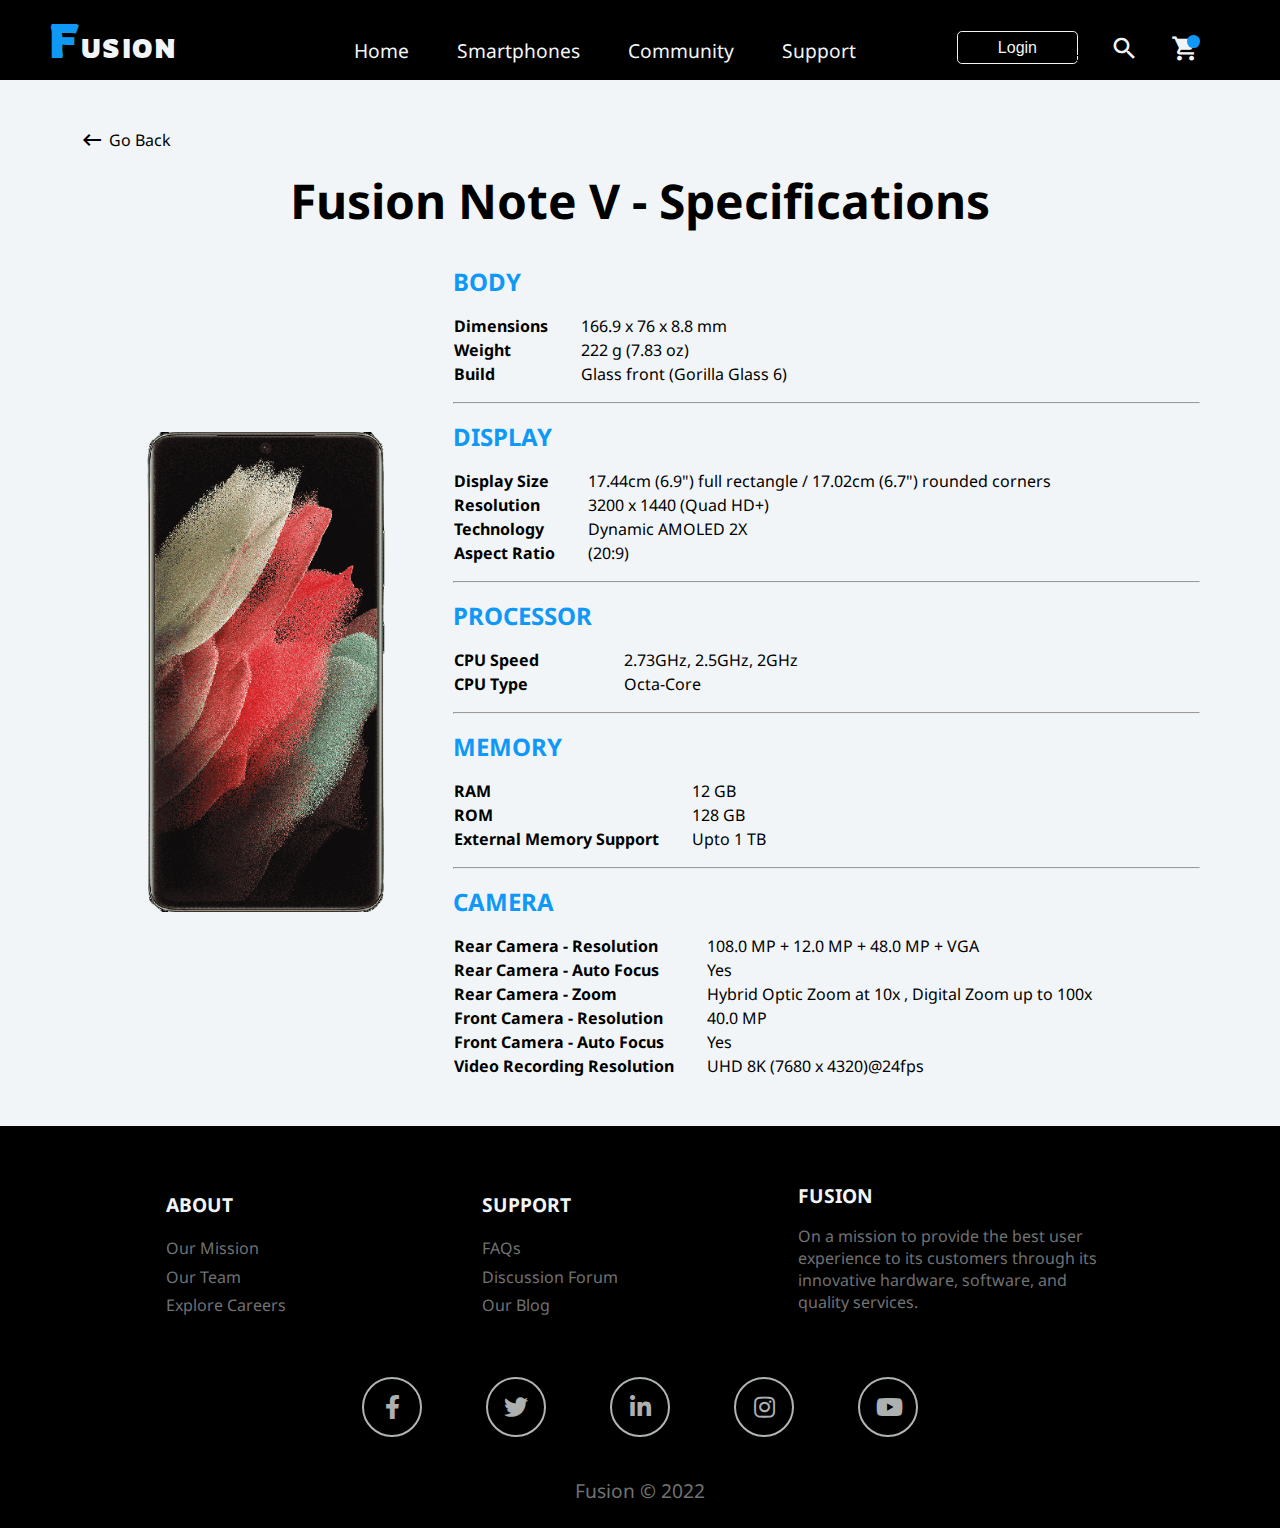
==== specification.html @ 4523ec62 "Specification Page Added" ====
<!DOCTYPE html>
<html lang="en">
<head>
    <!-- Title -->
    <title> Fusion | The Next Big Thing is Already Here </title>
    <!-- Favicon -->
    <link rel="icon" type="image/png" href="./favicon/favicon.ico">
    <link rel="icon" type="image/png" sizes="16x16" href="./favicon-16x16.png">
    <link rel="icon" type="image/png" sizes="32x32" href="./favicon-32x32.png">
    <!-- Metadata -->
    <meta charset="UTF-8">
    <meta http-equiv="X-UA-Compatible" content="IE=edge">
    <meta name="viewport" content="width=device-width, initial-scale=1.0">
    <meta name="description" content="By lauching our Fusion Note V model, Fusion is helping to build smart life for everyone. The next big thing is already here.">
    <!-- Google Fonts -->
    <link rel="preconnect" href="https://fonts.googleapis.com">
    <link rel="preconnect" href="https://fonts.gstatic.com" crossorigin>
    <link href="https://fonts.googleapis.com/css2?family=Rowdies:wght@700&display=swap" rel="stylesheet">
    <link href="https://fonts.googleapis.com/css2?family=Noto+Sans&display=swap" rel="stylesheet">
    <!-- Google Material Icons -->
    <link href="https://fonts.googleapis.com/css?family=Material+Icons|Material+Icons+Outlined|Material+Icons+Two+Tone|Material+Icons+Round|Material+Icons+Sharp" rel="stylesheet">
    <!-- Font Awesome Icons -->
    <link rel="stylesheet" href="https://cdnjs.cloudflare.com/ajax/libs/font-awesome/5.15.4/css/all.min.css" integrity="sha512-1ycn6IcaQQ40/MKBW2W4Rhis/DbILU74C1vSrLJxCq57o941Ym01SwNsOMqvEBFlcgUa6xLiPY/NS5R+E6ztJQ==" crossorigin="anonymous" referrerpolicy="no-referrer" />
    <!-- Custom CSS File-->
    <link rel="stylesheet" href="css/styles.css">
</head>
<body>
    <nav class="navbar d-flex primary-font">
        <div class="brand d-flex align-items-center">
            <h2> <span>F</span><span>USION</span> </h2>
        </div>
        <div class="hamburger">
            <span class="line line1"></span>
            <span class="line line2"></span>
            <span class="line line3"></span>
        </div>
        <ul class="nav-links d-flex align-items-end justify-content-space-between">
            <ul class="nav-links-left d-flex">
                <li> <a href="#"> Home </a> </li>
                <li> <a href="#"> Smartphones </a> </li>
                <li> <a href="#"> Community </a> </li>
                <li> <a href="#"> Support </a> </li>
            </ul>
            <ul class="nav-links-right d-flex align-items-end">
                <li> <button class="nav-login-btn"> Login </button> </li>
                <li> <span class="material-icons search-icon d-flex justify-content-center align-items-center"> search </span> </li> 
                <li> <span class="material-icons cart-icon d-flex justify-content-center align-items-center"> shopping_cart </span> </li> 
            </ul>
        </ul>
    </nav>

    <section class="phone-specification primary-font">
        <a href="/" class="go-back d-flex align-items-center"> <span class="material-icons-outlined">keyboard_backspace</span> Go Back </a>
        <h4 class="spec-phone-model"> Fusion Note V - Specifications </h4>
        <div class="spec-table d-flex justify-content-center align-items-center">
            <div class="phone-preview d-flex justify-content-center align-items-end" style="flex-grow: 1; flex-basis: 0;">
                <img src="./assets/phone-preview.png" alt="Fusion Note V" class="spec-phone-preview" />
            </div>
            <div class="spec-main" style="flex-grow: 2; flex-basis: 0;">
                <table>
                    <tr class="table-heading">
                        <th>BODY</th>
                    </tr>
                    <tr>
                        <th> Dimensions </th>
                        <td> 166.9 x 76 x 8.8 mm </td>
                    </tr>
                    <tr>
                        <th> Weight </th>
                        <td> 222 g (7.83 oz) </td>
                    </tr>
                    <tr>
                        <th> Build </th>
                        <td> Glass front (Gorilla Glass 6) </td>
                    </tr>
                </table>
                <hr class="hr1" />
                <table>
                    <tr class="table-heading">
                        <th>DISPLAY</th>
                    </tr>
                    <tr>
                        <th> Display Size </th>
                        <td> 17.44cm (6.9") full rectangle / 17.02cm (6.7") rounded corners </td>
                    </tr>
                    <tr>
                        <th> Resolution </th>
                        <td> 3200 x 1440 (Quad HD+) </td>
                    </tr>
                    <tr>
                        <th> Technology </th>
                        <td> Dynamic AMOLED 2X </td>
                    </tr>
                    <tr>
                        <th> Aspect Ratio </th>
                        <td> (20:9) </td>
                    </tr>
                </table>
                <hr class="hr1" />
                <table>
                    <tr class="table-heading">
                        <th>PROCESSOR</th>
                    </tr>
                    <tr>
                        <th> CPU Speed </th>
                        <td> 2.73GHz, 2.5GHz, 2GHz </td>
                    </tr>
                    <tr>
                        <th> CPU Type </th>
                        <td> Octa-Core </td>
                    </tr>
                </table>
                <hr class="hr1" />
                <table>
                    <tr class="table-heading">
                        <th>MEMORY</th>
                    </tr>
                    <tr>
                        <th> RAM </th>
                        <td> 12 GB </td>
                    </tr>
                    <tr>
                        <th> ROM </th>
                        <td> 128 GB </td>
                    </tr>
                    <tr>
                        <th> External Memory Support </th>
                        <td> Upto 1 TB </td>
                    </tr>
                </table>
                <hr class="hr1" />
                <table>
                    <tr class="table-heading">
                        <th>CAMERA</th>
                    </tr>
                    <tr>
                        <th> Rear Camera - Resolution </th>
                        <td> 108.0 MP + 12.0 MP + 48.0 MP + VGA </td>
                    </tr>
                    <tr>
                        <th> Rear Camera - Auto Focus </th>
                        <td> Yes </td>
                    </tr>
                    <tr>
                        <th> Rear Camera - Zoom </th>
                        <td> Hybrid Optic Zoom at 10x , Digital Zoom up to 100x </td>
                    </tr>
                    <tr>
                        <th> Front Camera - Resolution </th>
                        <td> 40.0 MP</td>
                    </tr>
                    <tr>
                        <th> Front Camera - Auto Focus </th>
                        <td> Yes </td>
                    </tr>
                    <tr>
                        <th> Video Recording Resolution </th>
                        <td> UHD 8K (7680 x 4320)@24fps </td>
                    </tr>
                </table>
            </div>
        </div>
    </section>

    <footer class="footer d-flex justify-content-center align-items-center flex-column primary-font">
        <div class="container d-flex justify-content-space-between align-items-center">
            <div style="flex-grow: 1; flex-basis: 0;">
                <h3>ABOUT</h3>
                <ul>
                    <li><a href="#">Our Mission</a></li>
                    <li><a href="#">Our Team</a></li>
                    <li><a href="#">Explore Careers</a></li>
                </ul>
            </div>
            <div style="flex-grow: 1; flex-basis: 0;">
                <h3>SUPPORT</h3>
                <ul>
                    <li><a href="#">FAQs</a></li>
                    <li><a href="#">Discussion Forum</a></li>
                    <li><a href="#">Our Blog</a></li>
                </ul>
            </div>
            <div style="flex-grow: 1; flex-basis: 0;">
                <h3>FUSION</h3>
                <p>On a mission to provide the best user experience to its customers through its innovative hardware, software, and quality services.</p>
            </div>
        </div>
        <div class="footer-social d-flex justify-content-center align-items-center">
            <i class="fab fa-facebook-f"></i>
            <i class="fab fa-twitter"></i>
            <i class="fab fa-linkedin-in"></i>
            <i class="fab fa-instagram"></i>
            <i class="fab fa-youtube"></i>
        </div>
        <p class="footer-copyright">Fusion &copy; 2022</p>
    </footer>

    <script>
        const body = document.getElementsByTagName('body')[0];
        const hamburger = document.querySelector('.hamburger');
        const navLinks = document.querySelector('.nav-links');
        const links = document.querySelectorAll('.nav-links li');
        hamburger.addEventListener('click', () => {
            navLinks.classList.toggle('open');
            links.forEach(link => {
                link.classList.toggle('fade');
            });
            hamburger.classList.toggle('toggle');

            if(navLinks.classList.contains('open')) {
                body.style.cssText = 'overflow: hidden';
            } else {
                body.style.cssText = 'overflow: none';
            }
        });
    </script>
</body>
</html>
---- css/styles.css ----
body {
    margin: 0;
    padding: 0;
    box-sizing: border-box;
    width: 100vw;
    min-height: 100vh;
    overflow-x: hidden;
}
.primary-font {
    font-family: 'Noto Sans', sans-serif;
}
/* Scrollbar Styles */
::-webkit-scrollbar-track {
	-webkit-box-shadow: inset 0 0 6px rgba(0,0,0,0.3);
	background-color: #F2F5F755;
}
::-webkit-scrollbar {
	width: 10px;
	background-color: #F5F5F5;
}
::-webkit-scrollbar-thumb {
	background-color: #1098F7;	
	background-image: -webkit-linear-gradient(45deg, #F5F5F577 25%, transparent 25%, transparent 50%, #F5F5F577 50%, #F5F5F577 75%, transparent 75%, transparent)
}
/* Flex Classes */
.d-flex {
    display: flex;
}
.justify-content-center {
    justify-content: center;
}
.justify-content-space-between {
    justify-content: space-between;
}
.align-items-center {
    align-items: center;
}
.align-items-end {
    align-items: flex-end;
}
.flex-column {
    flex-direction: column;
}
/* Navbar Section - Desktop Screen Styles */
.navbar {
    height: 5rem;
    width: 100%;
    background-color: #000;
    box-shadow: 0 5px 20px rgba(0, 0, 0, 0.2);
}
.brand {
    height: 100%;
    cursor: pointer;
}
.brand h2 {
    margin: 0;
    padding: 0 3rem;
    letter-spacing: 0.1rem;
}
.brand h2 span {
    font-family: 'Rowdies', cursive;
    font-size: 3rem;
    color: #1098F7;
}
.brand h2 span:nth-child(2) {
    font-size: 1.6rem;
    color: #F2F5F7;
}
.nav-links {
    width: 100%;
    list-style-type: none;
    padding: 0 4rem;
}
.nav-links li {
    position: relative;
}
.nav-links li a {
    font-size: 1.2rem;
    color: #F2F5F7;
    text-decoration: none;
    margin: 2rem 1.5rem;
    cursor: pointer;
}
.nav-links li a:hover {
    color: #1098F7;
}
.nav-links li a::before {
    content: '';
    position: absolute;
    top: 2.2rem;
    height: 0.2rem;
    width: 0%;
    background-color: #1098F7;
    border-radius: 1rem;
    transition: all ease-out 150ms;
}
.nav-links li a:hover::before {
    width: 50%;
}
.nav-login-btn {
    font-size: 1rem;
    background-color: transparent;
    color: #F2F5F7;
    border: 0.1rem solid #F2F5F7;
    border-radius: 0.3rem;
    padding: 0.4rem 2.5rem;
    margin: 0 1rem;
    cursor: pointer;
}
.nav-login-btn:hover {
    color: #000;
    background-color: #1098F7;
    border: 0.1rem solid #1098F7;
    transition: all ease-in 100ms;
}
.search-icon, .cart-icon {
    font-size: 1.8rem;
    color: #F2F5F7;
    margin: 0 1rem;
    cursor: pointer;
    position: relative;
}
.cart-icon::before {
    content: '0';
    height: 0.8rem;
    width: 0.8rem;
    border-radius: 50%;
    background-color: #1098F7;
    color: #000;
    font-weight: bolder;
    font-size: 0.7rem;
    text-align: center;
    position: absolute;
    top: 0;
    right: 0;
}
.hamburger .line {
    display: block;
    width: 1.8rem;
    height: 0.2rem;
    background-color: #F2F5F7 !important;
    margin: 7px;
    transition: all 0.3s ease-in;
}
.hamburger {
    display: none;
}
.toggle .line1 {
    transform: rotate(-45deg) translate(-0.4rem,0.65rem);
}
.toggle .line2 {
    transition: all 0.7s ease;
    width:0;
}
.toggle .line3 {
    transform: rotate(45deg) translate(-0.2rem,-0.5rem);
}
/* Navbar Section - Mobile Screen Styles */
@media screen and (max-width: 800px) {
    .navbar {
        z-index: 3;
    }
    .hamburger {
        display: block;
        position: absolute;
        cursor: pointer;
        right: 5%;
        top: 2.5rem;
        transform: translate(-5%, -50%);
        z-index: 6;
        transition: all 0.7s ease;
    }
    .nav-links {
        position: fixed;
        display: flex;
        justify-content: center;
        align-items: center;
        background: #000;
        height: 100vh;
        width: 100%;
        flex-direction: column;
        text-align: center;
        clip-path: circle(50px at 90% -20%);
        -webkit-clip-path: circle(50px at 90% -10%);
        transition: all 1s ease-out;
        pointer-events: none;
        padding: 0;
        z-index: 3;
    }
    .nav-links.open {
        clip-path: circle(1000px at 90% -10%);
        -webkit-clip-path: circle(1000px at 90% -10%);
        pointer-events: all;
    }
    .nav-links li {
        opacity: 0;
        padding: 1rem 0;
    }
    .nav-links li:nth-child(1) {
        transition: all 0.5s ease 0.2s;
    }
    .nav-links li:nth-child(2) {
        transition: all 0.5s ease 0.4s;
    }
    .nav-links li:nth-child(3) {
        transition: all 0.5s ease 0.6s;
    }
    .nav-links li:nth-child(4) {
        transition: all 0.5s ease 0.8s;
    }
    .nav-links .nav-links-right li:nth-child(1) {
        transition: all 0.5s ease 1.0s;
    }
    .nav-links .nav-links-right li:nth-child(2) {
        transition: all 0.5s ease 1.2s;
    }
    .nav-links .nav-links-right li:nth-child(3) {
        transition: all 0.5s ease 1.3s;
    }
    li.fade {
        opacity: 1;
    }
    .nav-links-right, .nav-links-left {
        flex-direction: column;
        padding: 0;
    }
    .nav-links-right {
        align-items: center;
    }
    .nav-links li a::before {
        content: '';
        top: 3.3rem;
    }
    .nav-links li a:hover::before {
        width: 30%;
    }
}
/* Trending Section - Desktop Screen Styles */
.trending {
    background-color: #000;
    width: 100vw;
}
.text1 {
    text-align: center;
}
.trending h4 {
    color: #F2F5F7;
    font-size: 4rem;
    margin: 3rem 0 0.5rem;
    font-weight: 600;
}
.trending span {
    display: inline-block;
    color: #F2F5F7;
    font-size: 2.5rem;
    margin: 0 0 0rem;
}
.trending p {
    color: #F2F5F7;
    font-size: 1.2rem;
    margin: 0;
    padding: 1rem 30rem;
}
.main_banner_img {
    width: 50rem;
    height: 25rem;
}
.buy-now {
    background-color: #1098F7;
    color: #F2F5F7;
    margin: 1.5rem 0;
    padding: 0.5rem 4rem;
    border: 0;
    border-radius: 0.3rem;
    outline-style: none;
    font-size: 1.3rem;
    cursor: pointer;
}
.buy-now:hover {
    background-color: #F2F5F7;
    color: #000;
    transition: all ease 0.5s;
}
/* Trending Section - Mobile Screen Styles */
@media screen and (max-width: 480px) {
    .trending {
        min-width: 100vw;
    }
    .main_banner_img {
        width: 100%;
        height: 15rem;
    }
    .text1 {
        margin: 2rem 0;
    }
    .text1 h4 {
        font-size: 2rem;
    }
    .text1 span {
        font-size: 1.3rem;
        margin: 0.4rem 0;
    }
    .text1 p {
        font-size: 0.8rem;
        padding: 1rem;
    }
    .buy-now {
        margin: 0.6rem 0 1.6rem;
        padding: 0.5rem 3rem;
        font-size: 1rem;
    }
}
/* Features Section - Desktop Screen Styles */
.features-section {
    background-color: #F2F5F7;
    color: #000;
    width: 100vw;
    padding: 3rem 0;
}
.features-section .container {
    width: 75%;
    flex-wrap: wrap;
}
.features-section .box {
    min-height: 25rem;
    background-color: #000;
    color: #F2F5F7;
    margin: 2rem 1.5rem;
    border-radius: 3rem;
    opacity: 0;
    transition: all ease-in 1s;
}
.features-section .box1.fade, .features-section .box2.fade, .features-section .box3.fade, .features-section .box4.fade, .features-section .box5.fade {
    opacity: 1 !important;
    transition: all ease-in 1s;
}
.features-section .box1 div, .features-section .box2 div, .features-section .box3 div, .features-section .box4 div, .features-section .box5 div {
    height: 90%;
    justify-content: space-evenly;
    font-size: 1.8rem;
    padding: 1rem 2rem 1rem;
    text-align: center;
}
.features-section .box1 div span, .features-section .box2 div span, .features-section .box3 div span, .features-section .box4 div span {
    font-size: 9rem;
    color: #1098F7;
}
.box5 .camera-img {
    width: 20rem;
    height: 26rem;
}
.features-heading {
    font-size: 3rem;
}
.feature-card {
    margin: 1rem;
    padding: 1rem 2rem;
    width: 15rem;
}
.feature-card .material-icons, .feature-card .material-icons-outlined {
    font-size: 6.5rem;
}
.feature-card .feature-text {
    padding-top: 0.5rem;
    font-size: 1.2rem;
    text-align: center;
    font-weight: 600;
}
.feature-card .feature-description {
    padding: 1rem 0;
    font-size: 0.9rem;
    text-align: center;
}
/* Features Section - Mobile Screen Styles */
@media screen and (max-width: 480px) {
    .features-heading {
        font-size: 1.8rem;
        text-align: center;
        margin: 0 3rem;
    }
    .feature-card {
        padding: 0;
        margin: 0.5rem;
    }
    .feature-card .material-icons-outlined {
        font-size: 5rem;
    }
    .features-section .container {
        width: 90%;
    }
    .features-section .box {
        margin: 1rem;
        border-radius: 1rem;
    }
    .features-section .box1 div, .features-section .box2 div, .features-section .box3 div, .features-section .box4 div, .features-section .box5 div {
        font-size: 1.2rem;
        padding: 1rem 2rem 1rem;
    }
    .features-section .box5 div {
        flex-direction: column-reverse;
    }
    .features-section .box1 div span, .features-section .box2 div span, .features-section .box3 div span, .features-section .box4 div span {
        font-size: 9rem;
        color: #1098F7;
    }
    .box5 .camera-img {
        width: 13rem;
        height: 16rem;
        margin: 1.5rem 0 0.5rem;
    }
}
/* Display Section - Desktop Screen Styles */
.display-section {
    background-color: #000;
    color: #F2F5F7;
    width: 100vw;
    padding: 5rem 0;
}
.text3 p {
    font-size: 2.3rem;
    padding: 0 5rem 0 0;
}
.display-section .container {
    width: 80%;
}
.front-view-phone-img {
    height: 35rem;
}
.display-section .display-card1, .display-section .display-card2 {
    background-color: #F2F5F7;
    color: #000;
    padding: 2rem 0 0 0;
    border-radius: 2.5rem;
    width: 70%;
}
.display-card1 .text4 span, .display-card2 .text4 span {
    font-size: 1rem;
    font-weight: 600;
    margin: 0;
}
.display-card1 .text4 h3, .display-card2 .text4 h3 {
    font-size: 2.5rem;
    font-weight: 700;
    margin: 0.3rem 0;
}
.display-card1 .text4 p, .display-card2 .text4 p {
    font-size: 1.2rem;
    margin: 0.6rem 0 1.5rem;
    width: 20rem;
}
.display-card1 .text4 .explore-more, .display-card2 .text4 .explore-more {
    padding: 0.4rem 1.6rem;
    border: 2px solid #000;
    border-radius: 0.3rem;
    background-color: #F2F5F7;
    cursor: pointer;
    font-size: 1.2rem;
}
.display-card1 .text4 .explore-more:hover, .display-card2 .text4 .explore-more:hover {
    background-color: #1098F7;
    border: 2px solid #1098F7;
    color: #F2F5F7;
}
.switch-img {
    height: 25rem;
}
.display-section .display-card2 {
    padding: 0;
    margin: 3rem 0 0;
}
.display-card2 .text4 h3 {
    width: 20rem;
}
.exchange-img {
    padding: 6rem 0 0;
    height: 20rem;
}
/* Display Section - Mobile Screen Styles */
@media screen and (max-width: 480px) {
    .display-section .container {
        flex-direction: column;
        width: 90%;
    }
    .text3 p {
        font-size: 1.5rem;
        padding: 1rem 2rem 0;
        margin: 1.5rem 0 0;
        text-align: center;
    }
    .display-section .display-card1, .display-section .display-card2 {
        flex-direction: column;
        width: 70%;
        padding: 1rem 1rem 0;
        border-radius: 1rem;
    }
    .display-section .display-card2 {
        flex-direction: column-reverse;
    }
    .display-card1 .text4, .display-card2 .text4 {
        width: 100%;
        margin: 1rem 1.2rem;
    }
    .display-card1 .text4 span, .display-card2 .text4 span {
        font-size: 0.9rem;
    }
    .display-card1 .text4 h3, .display-card2 .text4 h3 {
        font-size: 1.2rem;
    }
    .display-card1 .text4 p, .display-card2 .text4 p {
        width: auto;
        font-size: 0.9rem;
    }
    .display-card1 .text4 .explore-more, .display-card2 .text4 .explore-more {
        font-size: 1rem;
    }
    .switch-img {
        height: 14rem;
    }
    .exchange-img {
        height: 10rem;
        padding: 0;
    }
}
/* Specification Section - Desktop Screen Styles */
.specification {
    background-color: #F2F5F7;
    padding: 4rem 0;
    gap: 4rem;
}
.specification .container {
    flex-wrap: wrap;
    background-color: #000;
    padding: 1rem;
    vertical-align: middle;
    border-radius: 1.5rem;
    margin-left: -3rem;
}
.specification .container .column div {
    margin: 1rem 0.5rem;
    border-radius: 1rem;
}
.gallery1 {
    width: 12rem;
    height: 7rem;
    background: url('../assets/gallery1.jpg') no-repeat center center;
    background-size: cover;
    border: 1px solid #000;
}
.gallery2 {
    width: 13rem;
    height: 9rem;
    background: url('../assets/gallery2.jpg') no-repeat center center;
    background-size: cover;
    border: 1px solid #000;
}
.gallery3 {
    width: 13rem;
    height: 26rem;
    background: url('../assets/gallery3.jpg') no-repeat center center;
    background-size: cover;
    border: 1px solid #000;
}
.gallery4 {
    width: 12rem;
    height: 18rem;
    background: url('../assets/gallery4.jpg') no-repeat center center;
    background-size: cover;
    border: 1px solid #000;
}
.gallery5 {
    width: 13rem;
    height: 16rem;
    background: url('../assets/gallery5.jpg') no-repeat center center;
    background-size: cover;
    border: 1px solid #000;
}
.text5 h3 {
    max-width: 24rem;
    font-size: 2.3rem;
}
.text5 .show-spec-btn {
    padding: 0.4rem 1.6rem;
    border: 2px solid #000;
    border-radius: 0.3rem;
    background-color: #000;
    color: #F2F5F7;
    cursor: pointer;
    font-size: 1.2rem;
    text-decoration: none;
}
.text5 .show-spec-btn span {
    margin-left: 0.4rem;
}
.text5 .show-spec-btn:hover {
    background-color: #1098F7;
    border: 2px solid #1098F7;
    color: #F2F5F7;
}
/* Specification Section - Mobile Screen Styles */
@media screen and (max-width: 480px) {
    .specification {
        flex-direction: column;
    }
    .specification .container {
        margin-left: 0;
        width: 80%;
        justify-content: space-around;
    }
    .specification .container .column {
        margin-left: 0;
        width: 45%;
    }
    .specification .container .column:nth-child(3) {
        width: 100%;
    }
    .specification .container .column div {
        margin:  0.5rem 0;
    }
    .gallery1 {
        width: 100%;
        height: 12rem;
    }
    .gallery2 {
        width: 100%;
        height: 13rem;
    }
    .gallery3 {
        width: 100%;
        height: 15rem;
    }
    .gallery4 {
        width: 100%;
        height: 15rem;
    }
    .gallery5 {
        width: 100%;
        height: 14rem;
    }
    .text5 {
        display: flex;
        flex-direction: column;
        align-items: center;
        margin: 0 2rem;
        text-align: center;
    }
    .text5 h3 {
        font-size: 1.5rem;
    }
}
/* Footer Section - Desktop Screen Styles */
.footer {
    background-color: #000;
    color: #F2F5F7;
    padding: 3.5rem 3rem 1rem;
}
.footer .container {
    width: 80%;
}
.footer h3 {
    margin-top: 0;
    margin-bottom: 0.8rem;
    font-weight: bold;
    font-size: 1.2rem;
}
.footer ul {
    padding: 0;
    list-style: none;
    line-height: 1.8;
    font-size: 1rem;
    margin-bottom: 0;
}
.footer ul a, .footer p {
    color: #F2F5F777;
    text-decoration: none;
}
.footer ul a:hover {
    color: #1098F7;
}
.footer .footer-social i {
    font-size: 1.5rem;
    color: #F2F5F7BB;
    border: 2px solid #F2F5F7BB;
    border-radius: 50%;
    width: 1.5rem;
    padding: 1rem;
    text-align: center;
    margin: 3rem 2rem 2rem;
    cursor: pointer;
}
.footer .footer-social i:hover {
    background-color: #F2F5F7;
    color: #000;
}
.footer .footer-copyright {
    font-size: 1.2rem;
    margin: 0.5rem 0;
}
/* Footer Section - Mobile Screen Styles */
@media screen and (max-width: 480px) {
    .footer {
        padding: 3rem 2rem 1rem;
    }
    .footer .container {
        width: 100%;
        flex-direction: column;
    }
    .footer .container div {
        width: 90%;
        margin-bottom: 1.5rem;
    }
    .footer .footer-social {
        flex-wrap: wrap;
    }
    .footer .footer-social i {
        margin: 1rem;
        font-size: 1rem;
        width: 1rem;
    }
}
/* Back-To-Top Button - All Screens Styles */
.back-to-top {
    position: fixed;
    bottom: 1rem;
    right: 1rem;
    background-color: #1098F7;
    color: #F2F5F7;
    width: 3rem;
    height: 3rem;
    border-radius: 0.3rem;
    transition: background-color .3s, opacity .5s, visibility .5s;
    z-index: 1;
    opacity: 0;
    visibility: hidden;
    cursor: pointer;
}
.back-to-top.visible {
    opacity: 1;
    visibility: visible;
    transition: background-color .3s, opacity .5s, visibility .5s;
}
/* Cookie Alert Section - Desktop Screen Styles */
.cookie-alert {
    position: fixed;
    bottom: 0;
    background-color: #F2F5F7F9;
    width: 100vw;
    padding: 1rem 0.5rem;
    z-index: 2;
}
.cookie-alert.cookie-close {
    display: none;
}
.text2, .cookie-btn-group, .close-cookie-alert {
    padding: 2px 2rem;
}
.cookie-btn-group button, .close-cookie-alert {
    cursor: pointer;
}
.text2 {
    font-size: 1rem;
    padding: 2px 1rem 2px 2rem;
}
.text2 span {
    color: #00000055;
    text-decoration: underline;
    cursor: pointer;
    font-weight: 600;
}
.text2 span:hover {
    color: #000;
    transition: all ease 1s;
}
.cookie-btn-group button {
    margin: 0 0.4rem;
    padding: 0.5rem 2.3rem;
    border: 1px solid #000;
    border-radius: 0.2rem;
}
.cookie-btn-group .accept {
    background-color: #1098F7;
    color: #F2F5F7;
    border: 0;
    outline: none;
}
/* Cookie Alert Section - Mobile Screen Styles */
@media screen and (max-width: 480px) {
    .cookie-alert {
        flex-direction: column;
        padding: 1.2rem 0;
    }
    .text2 {
        margin: 1rem 0.5rem;
    }
    .close-cookie-alert {
        position: absolute;
        top: 3%;
        right: 0;
    }
}
/* Fusion Note V Specification Page - Desktop Screen Styles */
.phone-specification {
    width: 100vw;
    background-color: #F2F5F7;
    padding: 3rem 5rem;
    box-sizing: border-box;
}
.phone-specification .go-back {
    font-size: 1rem;
    cursor: pointer;
    text-decoration: none;
    color: #000;
}
.phone-specification .go-back span {
    margin-right: 0.3rem;
}
.phone-specification .spec-phone-model {
    align-items: center;
    text-align: center;
    width: 100%;
    margin: 1rem 0 2rem;
    font-size: 3rem;
    font-weight: 700;
}
.spec-table .phone-preview .spec-phone-preview {
    width: 20rem;
    height: 30rem;
}
.spec-table .spec-main table {
    text-align: left;
    border-collapse: collapse;
}
.spec-table .spec-main .table-heading {
    font-size: 1.5rem;
    color: #1098F7;
}
.spec-table .spec-main .table-heading th {
    padding: 0 0 1rem;
}
.spec-table .spec-main tr td {
    padding-left: 2rem;
}
.hr1 {
    margin: 1rem 0;
}
/* Fusion Note V Specification Page - Mobile Screen Styles */
@media screen and (max-width: 480px) {
    .phone-specification {
        padding: 3rem 1.5rem;
    }
    .phone-specification .spec-phone-model { 
        font-size: 1.5rem;
        margin: 2rem 0;
    }
    .spec-table {
        flex-direction: column;
    }
    .spec-table .spec-main {
        margin: 3rem 0 1.5rem;
    }
}
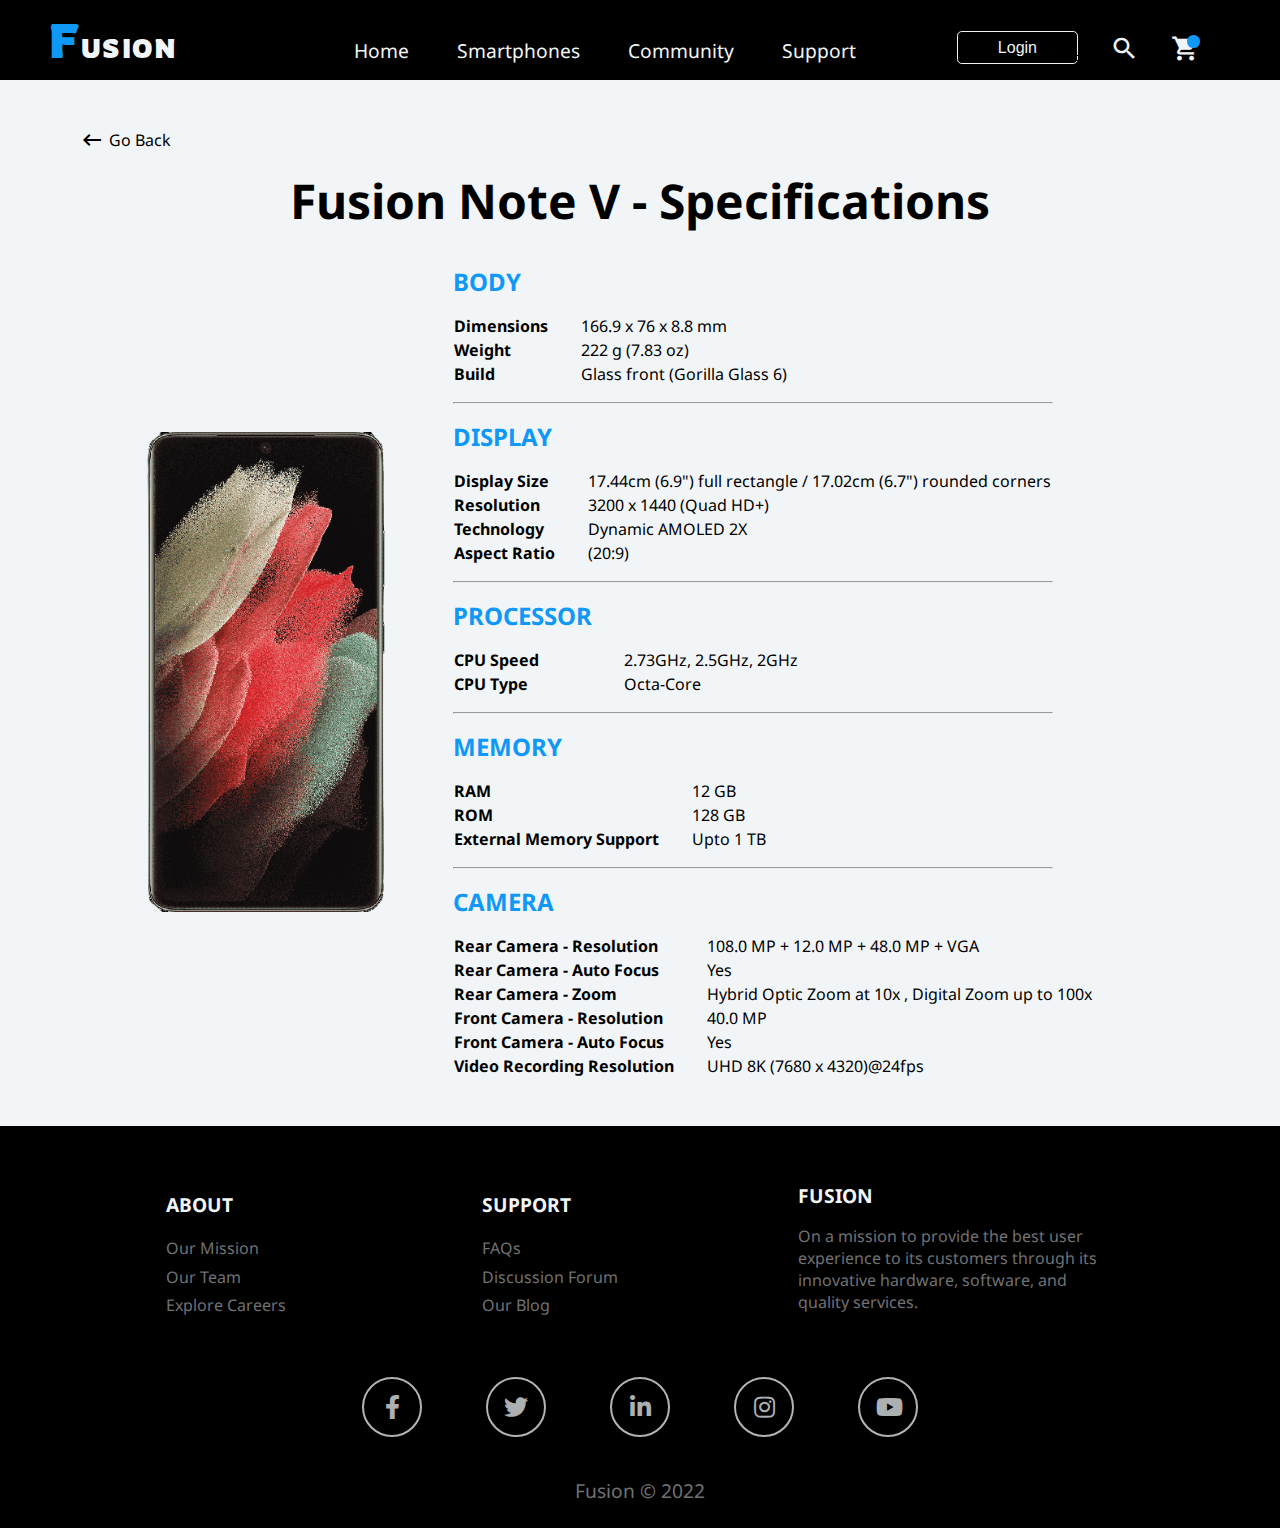
==== commit 21e5a812: "Media Queries For Tablet Screen Added" ====
--- a/specification.html
+++ b/specification.html
@@ -2,7 +2,7 @@
 <html lang="en">
 <head>
     <!-- Title -->
-    <title> Fusion | The Next Big Thing is Already Here </title>
+    <title> Fusion | Note V Specifications </title>
     <!-- Favicon -->
     <link rel="icon" type="image/png" href="./favicon/favicon.ico">
     <link rel="icon" type="image/png" sizes="16x16" href="./favicon-16x16.png">
@@ -50,7 +50,7 @@
     </nav>
 
     <section class="phone-specification primary-font">
-        <a href="/" class="go-back d-flex align-items-center"> <span class="material-icons-outlined">keyboard_backspace</span> Go Back </a>
+        <a href="./index.html" class="go-back d-flex align-items-center"> <span class="material-icons-outlined">keyboard_backspace</span> Go Back </a>
         <h4 class="spec-phone-model"> Fusion Note V - Specifications </h4>
         <div class="spec-table d-flex justify-content-center align-items-center">
             <div class="phone-preview d-flex justify-content-center align-items-end" style="flex-grow: 1; flex-basis: 0;">
--- a/css/styles.css
+++ b/css/styles.css
@@ -156,7 +156,7 @@
     transform: rotate(45deg) translate(-0.2rem,-0.5rem);
 }
 /* Navbar Section - Mobile Screen Styles */
-@media screen and (max-width: 800px) {
+@media screen and (max-width: 1024px) {
     .navbar {
         z-index: 3;
     }
@@ -281,6 +281,35 @@
     color: #000;
     transition: all ease 0.5s;
 }
+/* Trending Section - Tablet Screen Styles */
+@media screen and (max-width: 1024px) {
+    .trending {
+        min-width: 100vw;
+    }
+    .main_banner_img {
+        width: 100%;
+        height: 26rem;
+    }
+    .text1 {
+        margin: 2rem 0;
+    }
+    .text1 h4 {
+        font-size: 2.5rem;
+    }
+    .text1 span {
+        font-size: 1.8rem;
+        margin: 0.4rem 0;
+    }
+    .text1 p {
+        font-size: 1.2rem;
+        padding: 1rem 4rem;
+    }
+    .buy-now {
+        margin: 0.8rem 0 1.6rem;
+        padding: 0.5rem 3rem;
+        font-size: 1.3rem;
+    }
+}
 /* Trending Section - Mobile Screen Styles */
 @media screen and (max-width: 480px) {
     .trending {
@@ -371,6 +400,50 @@
     font-size: 0.9rem;
     text-align: center;
 }
+/* Features Section - Tablet Screen Styles */
+@media screen and (max-width: 1024px) {
+    .features-heading {
+        font-size: 2rem;
+        text-align: center;
+        margin: 1rem 3rem 2rem;
+    }
+    .feature-card {
+        padding: 0;
+        margin: 1rem;
+    }
+    .feature-card .material-icons-outlined {
+        font-size: 5.5rem;
+    }
+    .feature-card .feature-text {
+        font-size: 1.4rem;
+    }
+    .feature-card .feature-description {
+        font-size: 1rem;
+    }
+    .features-section .container {
+        width: 90%;
+    }
+    .features-section .box {
+        margin: 1rem;
+        border-radius: 1rem;
+    }
+    .features-section .box1 div, .features-section .box2 div, .features-section .box3 div, .features-section .box4 div, .features-section .box5 div {
+        font-size: 1.2rem;
+        padding: 1rem 2rem 1rem;
+    }
+    .features-section .box5 div {
+        flex-direction: column-reverse;
+    }
+    .features-section .box1 div span, .features-section .box2 div span, .features-section .box3 div span, .features-section .box4 div span {
+        font-size: 9rem;
+        color: #1098F7;
+    }
+    .box5 .camera-img {
+        width: 13rem;
+        height: 16rem;
+        margin: 1.5rem 0 0.5rem;
+    }
+}
 /* Features Section - Mobile Screen Styles */
 @media screen and (max-width: 480px) {
     .features-heading {
@@ -474,6 +547,53 @@
 .exchange-img {
     padding: 6rem 0 0;
     height: 20rem;
+}
+/* Display Section - Tablet Screen Styles */
+@media screen and (max-width: 1024px) {
+    .display-section .container {
+        width: 90%;
+    }
+    .text3 p {
+        font-size: 1.5rem;
+        padding: 1rem 2rem 0;
+        margin: 1rem 0 0;
+        text-align: center;
+    }
+    .display-section .display-card1, .display-section .display-card2 {
+        flex-direction: column;
+        width: 70%;
+        padding: 1rem 1rem 0;
+        border-radius: 1rem;
+    }
+    .display-section .display-card2 {
+        flex-direction: column-reverse;
+    }
+    .display-card1 .text4, .display-card2 .text4 {
+        width: 100%;
+        margin: 1.5rem 1rem 2rem;
+        text-align: center;
+    }
+    .display-card1 .text4 span, .display-card2 .text4 span {
+        font-size: 1rem;
+    }
+    .display-card1 .text4 h3, .display-card2 .text4 h3 {
+        font-size: 1.4rem;
+        width: auto;
+    }
+    .display-card1 .text4 p, .display-card2 .text4 p {
+        width: auto;
+        font-size: 1.1rem;
+    }
+    .display-card1 .text4 .explore-more, .display-card2 .text4 .explore-more {
+        font-size: 1rem;
+    }
+    .switch-img {
+        height: 12rem;
+    }
+    .exchange-img {
+        height: 8rem;
+        padding: 0;
+    }
 }
 /* Display Section - Mobile Screen Styles */
 @media screen and (max-width: 480px) {
@@ -595,6 +715,57 @@
     background-color: #1098F7;
     border: 2px solid #1098F7;
     color: #F2F5F7;
+}
+/* Specification Section - Tablet Screen Styles */
+@media screen and (max-width: 1024px) {
+    .specification {
+        flex-direction: column;
+    }
+    .specification .container {
+        margin-left: 0;
+        width: 80%;
+        justify-content: space-around;
+    }
+    .specification .container .column {
+        margin-left: 0;
+        width: 45%;
+    }
+    .specification .container .column:nth-child(3) {
+        width: 100%;
+    }
+    .specification .container .column div {
+        margin:  0.5rem 0;
+    }
+    .gallery1 {
+        width: 100%;
+        height: 12rem;
+    }
+    .gallery2 {
+        width: 100%;
+        height: 13rem;
+    }
+    .gallery3 {
+        width: 100%;
+        height: 15rem;
+    }
+    .gallery4 {
+        width: 100%;
+        height: 15rem;
+    }
+    .gallery5 {
+        width: 100%;
+        height: 14rem;
+    }
+    .text5 {
+        display: flex;
+        flex-direction: column;
+        align-items: center;
+        margin: 0 2rem;
+        text-align: center;
+    }
+    .text5 h3 {
+        font-size: 2rem;
+    }
 }
 /* Specification Section - Mobile Screen Styles */
 @media screen and (max-width: 480px) {
@@ -695,6 +866,27 @@
     font-size: 1.2rem;
     margin: 0.5rem 0;
 }
+/* Footer Section - Tablet Screen Styles */
+@media screen and (max-width: 768px) {
+    .footer {
+        padding: 3rem 2rem 1rem;
+    }
+    .footer .container {
+        width: 100%;
+    }
+    .footer .container div {
+        width: 90%;
+        margin-bottom: 1.5rem;
+    }
+    .footer .footer-social {
+        flex-wrap: wrap;
+    }
+    .footer .footer-social i {
+        margin: 1rem;
+        font-size: 1rem;
+        width: 1rem;
+    }
+}
 /* Footer Section - Mobile Screen Styles */
 @media screen and (max-width: 480px) {
     .footer {
@@ -782,6 +974,21 @@
     border: 0;
     outline: none;
 }
+/* Cookie Alert Section - Tablet Screen Styles */
+@media screen and (max-width: 768px) {
+    .cookie-alert {
+        flex-direction: column;
+        padding: 1.2rem 0;
+    }
+    .text2 {
+        margin: 1rem 0.5rem;
+    }
+    .close-cookie-alert {
+        position: absolute;
+        top: 3%;
+        right: 0;
+    }
+}
 /* Cookie Alert Section - Mobile Screen Styles */
 @media screen and (max-width: 480px) {
     .cookie-alert {
@@ -841,6 +1048,26 @@
 }
 .hr1 {
     margin: 1rem 0;
+    width: 80%;
+}
+/* Fusion Note V Specification Page - Tablet Screen Styles */
+@media screen and (max-width: 768px) {
+    .phone-specification {
+        padding: 3rem 1.5rem;
+    }
+    .phone-specification .spec-phone-model { 
+        font-size: 2rem;
+        margin: 2rem 0;
+    }
+    .spec-table {
+        flex-direction: column;
+    }
+    .spec-table .spec-main {
+        margin: 3rem 0 1.5rem;
+    }
+    .hr1 {
+        width: 100%;
+    }
 }
 /* Fusion Note V Specification Page - Mobile Screen Styles */
 @media screen and (max-width: 480px) {
@@ -857,4 +1084,7 @@
     .spec-table .spec-main {
         margin: 3rem 0 1.5rem;
     }
+    .hr1 {
+        width: 100%;
+    }
 }